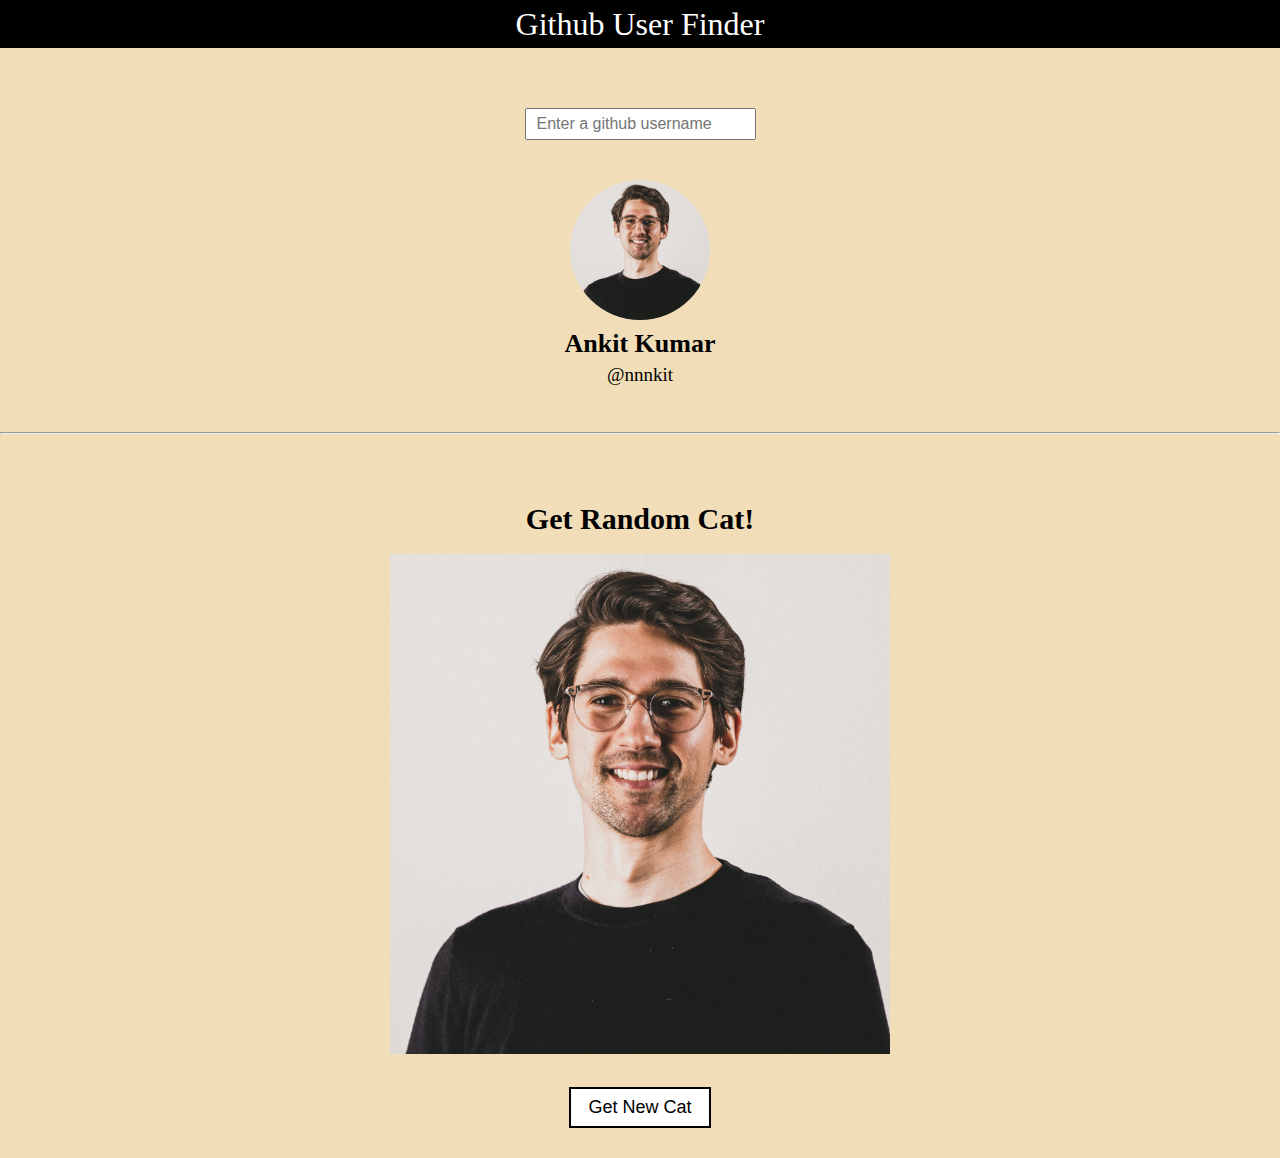
==== block-BJaajt/code/index.html @ 10510aff "update index.js" ====
<!DOCTYPE html>
<html lang="en">
<head>
    <meta charset="UTF-8">
    <meta http-equiv="X-UA-Compatible" content="IE=edge">
    <meta name="viewport" content="width=device-width, initial-scale=1.0">
    <link rel="stylesheet" href="media/style.css">
    <title>Fetching Data</title>
</head>
<body>
    <header>
        <h1>Github User Finder</h1>
    </header>
    <main>
        <section class="container">
            <input type="text" placeholder="Enter a github username">
            <div class="user">
                <img src="media/user.jpg" alt="" class="userPhoto">
                <h3 class="userName">Ankit Kumar</h3>
                <p class="userLink">@nnnkit</p>
            </div>
        </section>
        <hr>
        <section class="container">
            <div class="cat">
                <h2>Get Random Cat!</h2>
                <img src="media/user.jpg" alt="" class="catImg">
            </div>
            <button class="catBtn">Get New Cat</button>
        </section>
    </main>
    <script src="index.js"></script>
</body>
</html>
---- block-BJaajt/code/media/style.css ----
/* http://meyerweb.com/eric/tools/css/reset/ 
   v2.0 | 20110126
   License: none (public domain)
*/

html, body, div, span, applet, object, iframe,
h1, h2, h3, h4, h5, h6, p, blockquote, pre,
a, abbr, acronym, address, big, cite, code,
del, dfn, em, img, ins, kbd, q, s, samp,
small, strike, strong, sub, sup, tt, var,
b, u, i, center,
dl, dt, dd, ol, ul, li,
fieldset, form, label, legend,
table, caption, tbody, tfoot, thead, tr, th, td,
article, aside, canvas, details, embed, 
figure, figcaption, footer, header, hgroup, 
menu, nav, output, ruby, section, summary,
time, mark, audio, video {
    margin: 0;
    padding: 0;
    border: 0;
    font-size: 100%;
    font: inherit;
    vertical-align: baseline;
}
/* HTML5 display-role reset for older browsers */
article, aside, details, figcaption, figure, 
footer, header, hgroup, menu, nav, section {
    display: block;
}
body {
    line-height: 1;
}
ol, ul {
    list-style: none;
}
blockquote, q {
    quotes: none;
}
blockquote:before, blockquote:after,
q:before, q:after {
    content: '';
    content: none;
}
table {
    border-collapse: collapse;
    border-spacing: 0;
}

/*Custom Style*/

*,*::before,*::after {
    box-sizing: border-box;
}

body {
    background-color: #F1DEB8;
}

.container {
    max-width: 1000px;
    padding: 0 32px;
    margin: 0 auto;
    text-align: center;
}

header {
    background-color: black;
    color: white;
    font-size: 32px;
    padding: 8px;
    text-align: center;
}

input {
    outline: none;
    text-decoration: none;
    padding: 5px 10px;
    font-size: 16px;
    margin-top: 60px;
}

.user {
    padding: 40px 0;
}

.userPhoto {
    width: 15%;
    border-radius: 50%;
}

.userName {
    font-size: 26px;
    font-weight: 700;
    padding: 8px 0;
}

.userLink {
    font-size: 19px;
}

.cat {
    margin-top: 50px;
}

.cat h2 {
    font-size: 30px;
    font-weight: 700;
    padding: 20px 0;
}

.catImg {
    max-height: 500px;
    object-fit: cover;
    display: inline-block;
}

.catBtn {
    background-color: white;
    border: 2px solid black;
    font-size: 18px;
    padding: 8px 17px;
    margin: 30px 0;
}

.catBtn:hover {
    background-color: black;
    color: white;
    cursor: pointer;
}
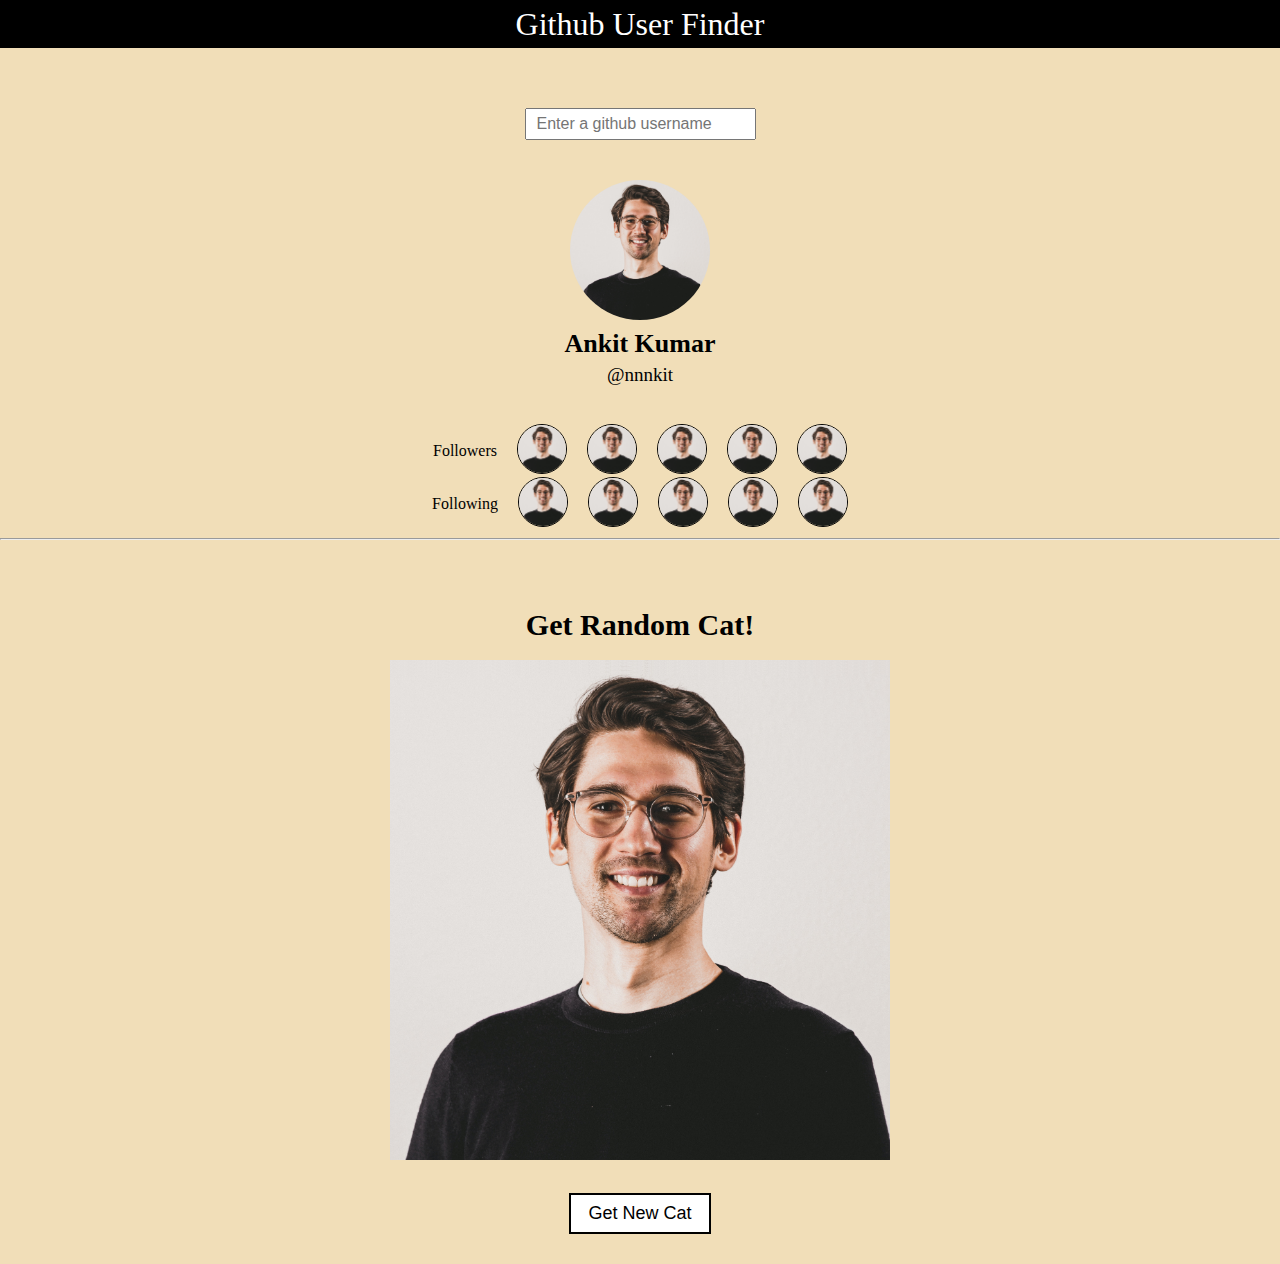
==== commit f15c9357: "update index.js" ====
--- a/block-BJaajt/code/index.html
+++ b/block-BJaajt/code/index.html
@@ -19,6 +19,46 @@
                 <h3 class="userName">Ankit Kumar</h3>
                 <p class="userLink">@nnnkit</p>
             </div>
+            <div class="list flex">
+                <p>Followers</p>
+                <ul class="flex followers">
+                    <li>
+                        <img src="media/user.jpg" alt="">
+                    </li>
+                    <li>
+                        <img src="media/user.jpg" alt="">
+                    </li>
+                    <li>
+                        <img src="media/user.jpg" alt="">
+                    </li>
+                    <li>
+                        <img src="media/user.jpg" alt="">
+                    </li>
+                    <li>
+                        <img src="media/user.jpg" alt="">
+                    </li>
+                </ul>
+            </div>
+            <div class="list flex">
+                <p>Following</p>
+                <ul class="flex following">
+                        <li>
+                            <img src="media/user.jpg" alt="">
+                        </li>
+                        <li>
+                            <img src="media/user.jpg" alt="">
+                        </li>
+                        <li>
+                            <img src="media/user.jpg" alt="">
+                        </li>
+                        <li>
+                            <img src="media/user.jpg" alt="">
+                        </li>
+                        <li>
+                            <img src="media/user.jpg" alt="">
+                        </li>
+                </ul>
+            </div>
         </section>
         <hr>
         <section class="container">
--- a/block-BJaajt/code/media/style.css
+++ b/block-BJaajt/code/media/style.css
@@ -99,6 +99,29 @@
     font-size: 19px;
 }
 
+.flex {
+    display: flex;
+    justify-content: center;
+    align-items: center;
+}
+
+.list img {
+    width: 50px;
+    height: 50px;
+    border-radius: 50%;
+  
+    border: 1px solid black;
+    margin-left: 20px;
+  }
+
+.li {
+    flex: 0 1 10%;
+}
+
+.li img {
+    width: 100%;
+}
+
 .cat {
     margin-top: 50px;
 }
